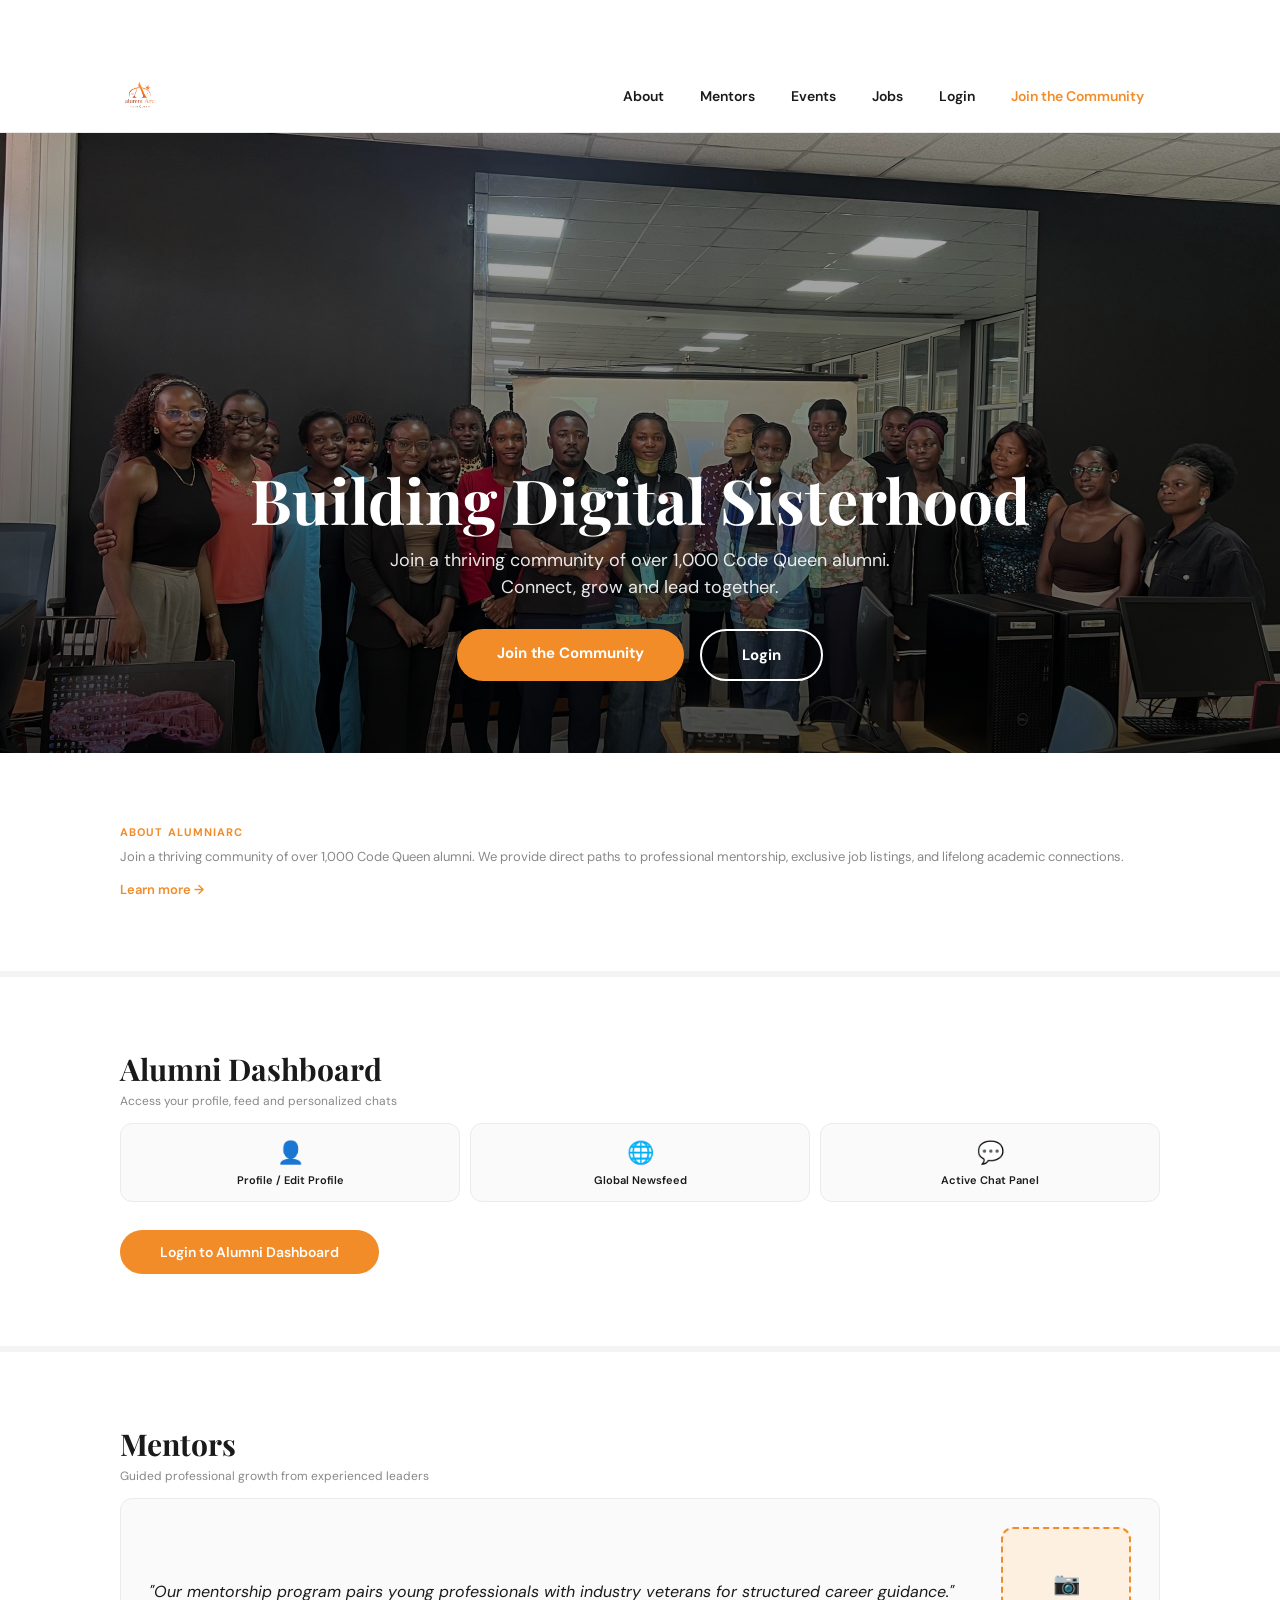
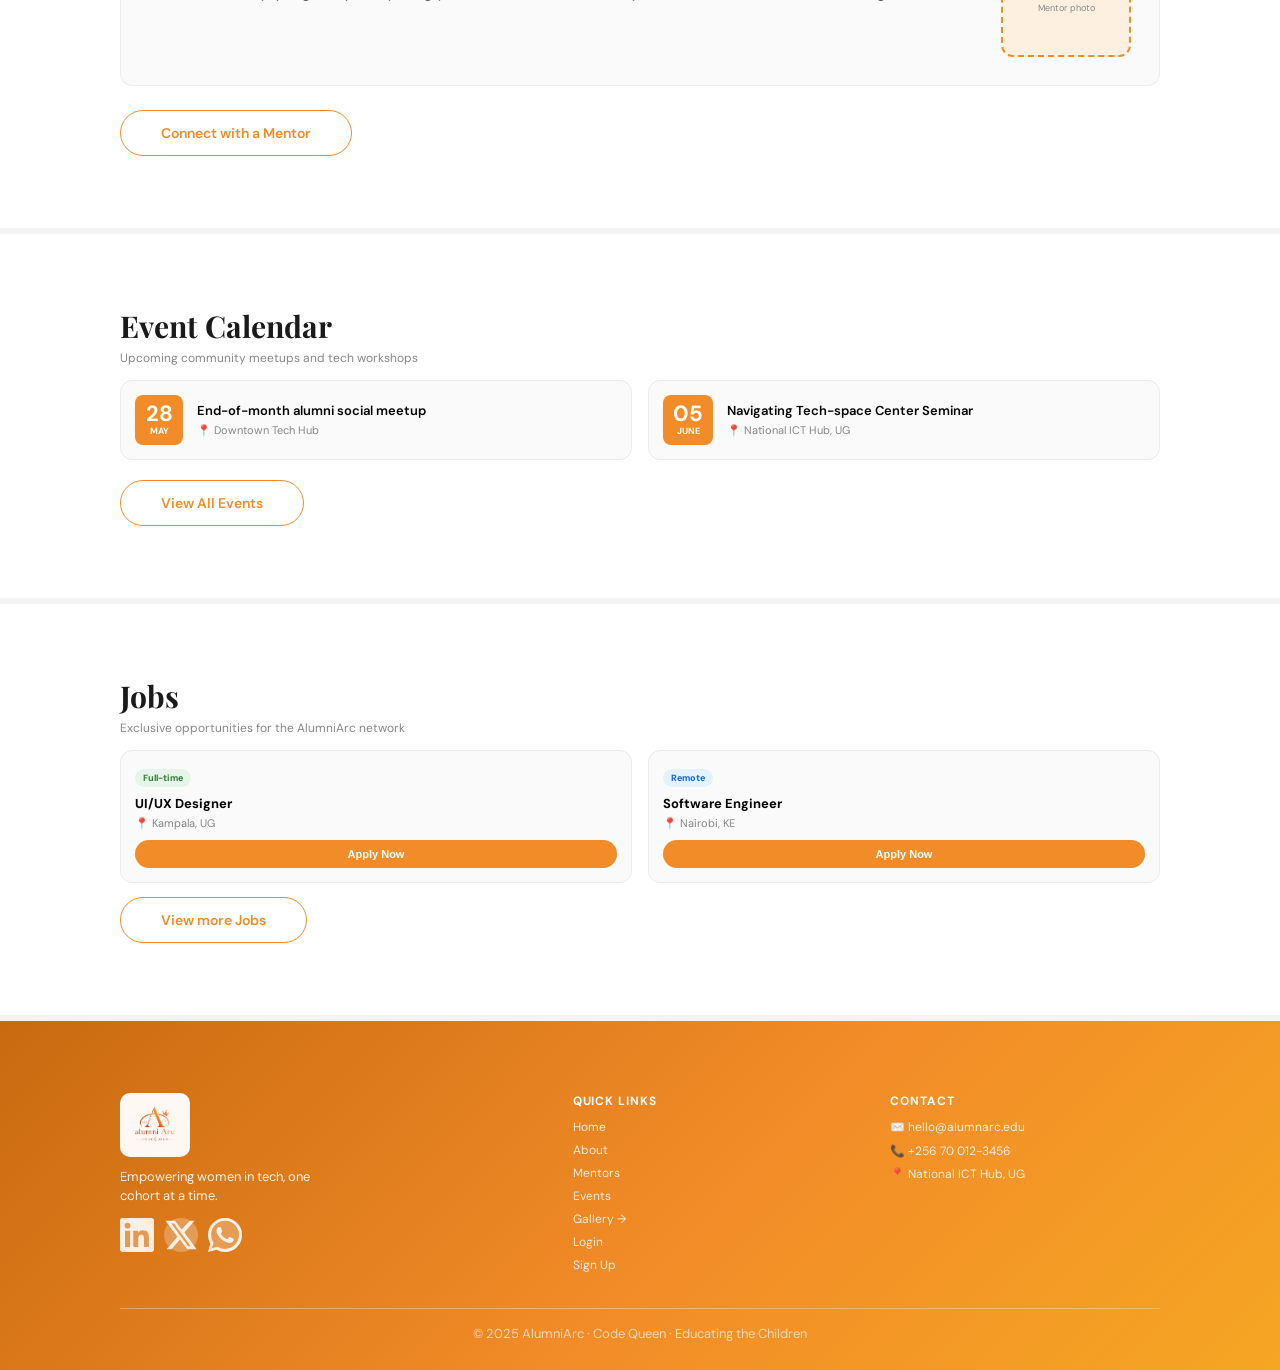
==== index.html @ b5c20904 "Added index, landing.css, logo.png" ====
<!DOCTYPE html>
<html lang="en">
<head>
  <meta charset="UTF-8" />
  <meta name="viewport" content="width=device-width, initial-scale=1.0" />
  <title>AlumniArc – Building Digital Sisterhood</title>
  <link rel="stylesheet" href="landing.css" />
</head>
<body>

<div class="page">

  <!-- NAVBAR -->
  <nav class="navbar" style="position:relative;">
    <img src="logo.png" alt="AlumniArc Logo" class="nav-logo" />
    <button class="menu-btn" onclick="toggleMenu()">☰</button>
    <div class="nav-menu hidden" id="nav-menu">
      <a href="#about">About</a>
      <a href="#mentors">Mentors</a>
      <a href="#events">Events</a>
      <a href="#jobs">Jobs</a>
      <a href="login.html">Login</a>
      <a href="signup.html" style="color:var(--orange);">Join the Community</a>
    </div>
  </nav>

  <!-- HERO SECTION -->
  <div class="hero">
    <div class="hero-overlay"></div>
    <div class="hero-content">
      <h1>Building Digital Sisterhood</h1>
      <p>Join a thriving community of over 1,000 Code Queen alumni. Connect, grow and lead together.</p>
      <div class="hero-btns">
        <a href="signup.html" class="btn-hero-primary">Join the Community</a>
        <a href="login.html" class="btn-hero-outline">Login</a>
      </div>
    </div>
  </div>

  <!-- ABOUT SECTION -->
  <div class="section" id="about">
    <div class="about-label">ABOUT ALUMNIARC</div>
    <p class="about-text">
      Join a thriving community of over 1,000 Code Queen alumni. We provide direct paths to professional mentorship, exclusive job listings, and lifelong academic connections.
    </p>
    <a href="#" class="view-link">Learn more →</a>
  </div>

  <!-- DASHBOARD PREVIEW -->
  <div class="section">
    <h2>Alumni Dashboard</h2>
    <p class="section-sub">Access your profile, feed and personalized chats</p>

    <div class="action-grid">
      <div class="action-card">
        <div class="icon">👤</div>
        <span>Profile / Edit Profile</span>
      </div>
      <div class="action-card">
        <div class="icon">🌐</div>
        <span>Global Newsfeed</span>
      </div>
      <div class="action-card">
        <div class="icon">💬</div>
        <span>Active Chat Panel</span>
      </div>
    </div>

    <a href="login.html" class="btn-primary" style="margin-top:14px;">Login to Alumni Dashboard</a>
  </div>

  <!-- MENTORS SECTION -->
  <div class="section" id="mentors">
    <h2>Mentors</h2>
    <p class="section-sub">Guided professional growth from experienced leaders</p>

    <div class="mentor-highlight">
      <div class="mentor-quote">
        "Our mentorship program pairs young professionals with industry veterans for structured career guidance."
      </div>
      <!-- MENTOR PLACEHOLDER IMAGE -->
      <div class="mentor-img-placeholder">
        <span>📷</span>
        <p>Mentor photo</p>
      </div>
    </div>

    <a href="signup.html" class="btn-outline">Connect with a Mentor</a>
  </div>

  <!-- EVENTS SECTION -->
  <div class="section" id="events">
    <h2>Event Calendar</h2>
    <p class="section-sub">Upcoming community meetups and tech workshops</p>

    <div class="events-row">
    <div class="event-card">
      <div class="date-box">
        <div class="day">28</div>
        <div class="month">MAY</div>
      </div>
      <div>
        <div class="title">End-of-month alumni social meetup</div>
        <div class="location">📍 Downtown Tech Hub</div>
      </div>
    </div>

    <div class="event-card">
      <div class="date-box">
        <div class="day">05</div>
        <div class="month">JUNE</div>
      </div>
      <div>
        <div class="title">Navigating Tech-space Center Seminar</div>
        <div class="location">📍 National ICT Hub, UG</div>
      </div>
    </div>
    </div>

    <a href="signup.html" class="btn-outline">View All Events</a>
  </div>

  <!-- JOBS SECTION -->
  <div class="section" id="jobs">
    <h2>Jobs</h2>
    <p class="section-sub">Exclusive opportunities for the AlumniArc network</p>

    <div class="jobs-row">
      <div class="job-card">
        <span class="job-badge full-time">Full-time</span>
        <div class="title">UI/UX Designer</div>
        <div class="location">📍 Kampala, UG</div>
        <button class="btn-apply" onclick="window.location.href='signup.html'">Apply Now</button>
      </div>
      <div class="job-card">
        <span class="job-badge remote">Remote</span>
        <div class="title">Software Engineer</div>
        <div class="location">📍 Nairobi, KE</div>
        <button class="btn-apply" onclick="window.location.href='signup.html'">Apply Now</button>
      </div>
    </div>

    <a href="signup.html" class="btn-outline">View more Jobs</a>
  </div>

  <!-- FOOTER -->
  <footer class="footer">
    <div class="footer-inner">

      <!-- Column 1: Logo + tagline + social -->
      <div class="footer-col">
        <img src="logo.png" alt="AlumniArc Logo" class="footer-logo" />
        <p class="footer-tagline">Empowering women in tech, one cohort at a time.</p>
        <div class="social-links">
          <a href="#" class="social-btn" title="LinkedIn">
            <svg viewBox="0 0 24 24" fill="currentColor"><path d="M20.45 20.45h-3.55v-5.57c0-1.33-.03-3.04-1.85-3.04-1.86 0-2.14 1.45-2.14 2.95v5.66H9.36V9h3.41v1.56h.05c.47-.9 1.63-1.85 3.36-1.85 3.59 0 4.26 2.37 4.26 5.45v6.29zM5.34 7.43a2.06 2.06 0 1 1 0-4.12 2.06 2.06 0 0 1 0 4.12zM7.12 20.45H3.56V9h3.56v11.45zM22.22 0H1.77C.79 0 0 .77 0 1.73v20.54C0 23.23.79 24 1.77 24h20.45C23.2 24 24 23.23 24 22.27V1.73C24 .77 23.2 0 22.22 0z"/></svg>
          </a>
          <a href="#" class="social-btn" title="X / Twitter">
            <svg viewBox="0 0 24 24" fill="currentColor"><path d="M18.24 2h3.27l-7.14 8.16L23 22h-6.58l-5.15-6.74L5.15 22H1.88l7.63-8.72L1 2h6.75l4.66 6.17L18.24 2zm-1.15 18h1.81L6.99 3.84H5.06L17.09 20z"/></svg>
          </a>
          <a href="#" class="social-btn" title="WhatsApp">
            <svg viewBox="0 0 24 24" fill="currentColor"><path d="M17.47 14.38c-.3-.15-1.76-.87-2.03-.97-.27-.1-.47-.15-.67.15-.2.3-.77.97-.94 1.17-.17.2-.35.22-.65.07-.3-.15-1.26-.46-2.4-1.48-.89-.79-1.48-1.77-1.66-2.07-.17-.3-.02-.46.13-.61.13-.13.3-.35.45-.52.15-.17.2-.3.3-.5.1-.2.05-.37-.02-.52-.07-.15-.67-1.61-.92-2.2-.24-.58-.49-.5-.67-.51h-.57c-.2 0-.52.07-.79.37-.27.3-1.04 1.02-1.04 2.48s1.07 2.88 1.22 3.08c.15.2 2.1 3.2 5.08 4.49.71.31 1.27.49 1.7.63.72.23 1.37.2 1.88.12.57-.09 1.76-.72 2.01-1.41.25-.7.25-1.29.17-1.41-.07-.12-.27-.2-.57-.35zM12.05 21.8h-.01a9.87 9.87 0 0 1-5.03-1.38l-.36-.21-3.74.98 1-3.65-.24-.38a9.86 9.86 0 0 1-1.51-5.27c0-5.45 4.44-9.88 9.9-9.88a9.84 9.84 0 0 1 7 2.9 9.81 9.81 0 0 1 2.89 6.99c0 5.45-4.44 9.9-9.9 9.9zm8.41-18.2A11.82 11.82 0 0 0 12.04 0C5.4 0 .02 5.38.02 12a11.93 11.93 0 0 0 1.6 6L0 24l6.18-1.62A11.94 11.94 0 0 0 12.05 24c6.63 0 12.01-5.38 12.01-12 0-3.2-1.25-6.22-3.6-8.4z"/></svg>
          </a>
        </div>
      </div>

      <!-- Column 2: Quick Links -->
      <div class="footer-col">
        <div class="footer-heading">Quick Links</div>
        <a href="#">Home</a>
        <a href="#about">About</a>
        <a href="#mentors">Mentors</a>
        <a href="#events">Events</a>
        <a href="#">Gallery →</a>
        <a href="login.html">Login</a>
        <a href="signup.html">Sign Up</a>
      </div>

      <!-- Column 3: Contact -->
      <div class="footer-col">
        <div class="footer-heading">Contact</div>
        <div class="footer-item">✉️ hello@alumnarc.edu</div>
        <div class="footer-item">📞 +256 70 012-3456</div>
        <div class="footer-item">📍 National ICT Hub, UG</div>
      </div>

    </div>

    <div class="footer-bottom">
      © 2025 AlumniArc · Code Queen · Educating the Children
    </div>

  </footer>

</div>

<script>
  function toggleMenu() {
    document.getElementById('nav-menu').classList.toggle('hidden');
  }

  document.addEventListener('click', function(e) {
    const menu = document.getElementById('nav-menu');
    const btn  = document.querySelector('.menu-btn');
    if (!menu.contains(e.target) && !btn.contains(e.target)) {
      menu.classList.add('hidden');
    }
  });
</script>

</body>
</html>
---- landing.css ----
/* FONTS */
@import url('https://fonts.googleapis.com/css2?family=Playfair+Display:wght@700&family=DM+Sans:wght@400;500;600&display=swap');

/* VARIABLES */
:root {
  --orange:       #F28C28;
  --orange-dark:  #D97420;
  --orange-light: #FDF0E0;
  --text:         #1A1A1A;
  --muted:        #888;
  --border:       #EBEBEB;
  --card:         #FAFAFA;
  --radius:       12px;
}

/* BASE */
* { box-sizing: border-box; margin: 0; padding: 0; }

body {
  font-family: 'DM Sans', sans-serif;
  background: #fff;
  display: flex;
  justify-content: center;
}

.page {
  width: 100%;
  max-width: 430px;
  background: #fff;
  min-height: 100vh;
  margin: 0 auto;
  padding-top: 58px;
}

/* NAVBAR */
.navbar {
  display: flex;
  justify-content: space-between;
  align-items: center;
  padding: 10px 20px;
  border-bottom: 1px solid var(--border);
  background: #fff;
  position: fixed;
  top: 0;
  left: 0;
  right: 0;
  z-index: 100;
}

.nav-logo {
  height: 40px;
  width: auto;
}

.menu-btn {
  background: none;
  border: none;
  font-size: 22px;
  cursor: pointer;
}

/* HAMBURGER DROPDOWN */
.nav-menu {
  position: absolute;
  top: 62px;
  right: 16px;
  background: #fff;
  border: 1px solid var(--border);
  border-radius: var(--radius);
  box-shadow: 0 8px 24px rgba(0,0,0,0.10);
  width: 200px;
  z-index: 200;
  overflow: hidden;
}

.nav-menu.hidden { display: none; }

.nav-menu a {
  display: block;
  padding: 13px 16px;
  font-size: 13px;
  font-weight: 600;
  color: var(--text);
  text-decoration: none;
  border-bottom: 1px solid var(--border);
}

.nav-menu a:last-child { border-bottom: none; }
.nav-menu a:hover { background: var(--orange-light); }

/* HERO */
.hero {
  position: relative;
  height: 500px;
  background-image: url('hero.jpg');
  background-size: cover;
  background-position: center center;
  background-color: #2a1000;
  display: flex;
  align-items: flex-end;
  overflow: hidden;
}

.hero-overlay {
  position: absolute;
  inset: 0;
  background: linear-gradient(
    to bottom,
    rgba(0,0,0,0.25) 0%,
    rgba(0,0,0,0.72) 100%
  );
}

.hero-content {
  position: relative;
  z-index: 1;
  padding: 24px 20px;
  color: #fff;
}

.hero-content h1 {
  font-family: 'Playfair Display', serif;
  font-size: 28px;
  line-height: 1.2;
  margin-bottom: 10px;
}

.hero-content p {
  font-size: 13px;
  opacity: 0.9;
  margin-bottom: 20px;
  line-height: 1.5;
}

.hero-btns {
  display: flex;
  gap: 12px;
}

.btn-hero-primary {
  background: var(--orange);
  color: #fff;
  padding: 12px 28px;
  border-radius: 50px;
  font-size: 14px;
  font-weight: 700;
  text-decoration: none;
}

.btn-hero-outline {
  background: transparent;
  color: #fff;
  padding: 11px 28px;
  border-radius: 50px;
  border: 2px solid #fff;
  font-size: 14px;
  font-weight: 700;
  text-decoration: none;
}

/* ===== SECTIONS ===== */
.section {
  padding: 24px 20px;
  border-bottom: 6px solid #f4f4f4;
}

.section h2 {
  font-family: 'Playfair Display', serif;
  font-size: 20px;
  margin-bottom: 4px;
  color: var(--text);
}

.section-sub {
  font-size: 12px;
  color: var(--muted);
  margin-bottom: 14px;
}

.view-link {
  font-size: 13px;
  color: var(--orange);
  font-weight: 600;
  text-decoration: none;
}

/* ===== ABOUT ===== */
.about-label {
  font-size: 11px;
  font-weight: 700;
  color: var(--orange);
  letter-spacing: 0.1em;
  text-transform: uppercase;
  margin-bottom: 8px;
}

.about-text {
  font-size: 13px;
  color: var(--muted);
  line-height: 1.6;
  margin-bottom: 10px;
}

/* ===== ACTION GRID ===== */
.action-grid {
  display: grid;
  grid-template-columns: repeat(3, 1fr);
  gap: 10px;
  margin-bottom: 14px;
}

.action-card {
  background: var(--card);
  border: 1px solid var(--border);
  border-radius: var(--radius);
  padding: 14px 8px;
  text-align: center;
}

.action-card .icon { font-size: 22px; margin-bottom: 6px; }

.action-card span {
  display: block;
  font-size: 11px;
  font-weight: 600;
  color: var(--text);
}

/* ===== BUTTONS ===== */
.btn-primary {
  display: block;
  width: 100%;
  padding: 13px;
  border-radius: 50px;
  background: var(--orange);
  color: #fff;
  font-family: 'DM Sans', sans-serif;
  font-size: 14px;
  font-weight: 600;
  text-align: center;
  text-decoration: none;
  border: none;
  cursor: pointer;
}

.btn-outline {
  display: block;
  width: 100%;
  padding: 13px;
  border-radius: 50px;
  background: transparent;
  color: var(--orange);
  border: 1.5px solid var(--orange);
  font-family: 'DM Sans', sans-serif;
  font-size: 14px;
  font-weight: 600;
  text-align: center;
  text-decoration: none;
  cursor: pointer;
  margin-top: 10px;
}

/* ===== MENTOR HIGHLIGHT ===== */
.mentor-highlight {
  display: flex;
  gap: 14px;
  align-items: center;
  background: var(--card);
  border: 1px solid var(--border);
  border-radius: var(--radius);
  padding: 16px;
  margin-bottom: 14px;
}

.mentor-quote {
  font-size: 13px;
  font-style: italic;
  color: var(--text);
  line-height: 1.5;
  flex: 1;
}

.mentor-img-placeholder {
  width: 80px;
  height: 80px;
  flex-shrink: 0;
  background: var(--orange-light);
  border: 2px dashed var(--orange);
  border-radius: var(--radius);
  display: flex;
  flex-direction: column;
  align-items: center;
  justify-content: center;
  gap: 4px;
}

.mentor-img-placeholder span { font-size: 22px; }
.mentor-img-placeholder p { font-size: 9px; color: var(--muted); text-align: center; }

/* ===== EVENT CARDS ===== */
.event-card {
  display: flex;
  gap: 14px;
  align-items: center;
  background: var(--card);
  border: 1px solid var(--border);
  border-radius: var(--radius);
  padding: 14px;
  margin-bottom: 10px;
}

.date-box {
  background: var(--orange);
  color: #fff;
  border-radius: 8px;
  text-align: center;
  padding: 8px 10px;
  min-width: 48px;
  flex-shrink: 0;
}

.date-box .day   { font-size: 22px; font-weight: 700; line-height: 1; }
.date-box .month { font-size: 9px; font-weight: 700; text-transform: uppercase; }

.event-card .title    { font-size: 13px; font-weight: 600; margin-bottom: 4px; }
.event-card .location { font-size: 11px; color: var(--muted); }

/* ===== JOB CARDS ===== */
.jobs-row {
  display: grid;
  grid-template-columns: 1fr 1fr;
  gap: 10px;
  margin-bottom: 4px;
}

.job-card {
  background: var(--card);
  border: 1px solid var(--border);
  border-radius: var(--radius);
  padding: 14px;
}

.job-badge {
  display: inline-block;
  font-size: 9px;
  font-weight: 700;
  padding: 3px 8px;
  border-radius: 20px;
  margin-bottom: 8px;
}

.full-time { background: #E6F4EA; color: #2E7D32; }
.remote    { background: #E3F2FD; color: #1565C0; }

.job-card .title    { font-size: 13px; font-weight: 700; margin-bottom: 4px; }
.job-card .location { font-size: 11px; color: var(--muted); margin-bottom: 10px; }

.btn-apply {
  width: 100%;
  background: var(--orange);
  color: #fff;
  border: none;
  border-radius: 50px;
  padding: 8px;
  font-size: 11px;
  font-weight: 700;
  cursor: pointer;
}

/* ===== FOOTER ===== */
.footer {
  background: #1A1A1A;
  padding: 32px 20px 16px;
  color: #fff;
}

.footer-inner {
  display: grid;
  grid-template-columns: 1fr 1fr 1fr;
  gap: 20px;
  margin-bottom: 24px;
}

.footer-logo {
  height: 52px;
  width: auto;
  background: #fff;
  border-radius: 10px;
  padding: 5px 8px;
  margin-bottom: 10px;
  display: block;
}

.footer-tagline {
  font-size: 11px;
  color: #aaa;
  line-height: 1.5;
  margin-bottom: 12px;
}

.social-links {
  display: flex;
  gap: 10px;
}

.social-btn {
  width: 34px;
  height: 34px;
  border-radius: 50%;
  background: #2e2e2e;
  display: grid;
  place-items: center;
  color: #aaa;
  text-decoration: none;
  font-size: 13px;
  font-weight: 700;
  transition: background 0.2s, color 0.2s;
}

.social-btn:hover {
  background: var(--orange);
  color: #fff;
}

.footer-heading {
  font-size: 12px;
  font-weight: 700;
  color: var(--orange);
  margin-bottom: 10px;
  text-transform: uppercase;
  letter-spacing: 0.08em;
}

.footer-col a {
  display: block;
  font-size: 12px;
  color: #aaa;
  text-decoration: none;
  margin-bottom: 7px;
}

.footer-col a:hover { color: var(--orange); }

.footer-item {
  font-size: 12px;
  color: #aaa;
  margin-bottom: 7px;
  line-height: 1.4;
}

.footer-bottom {
  text-align: center;
  font-size: 11px;
  color: #444;
  border-top: 1px solid #2e2e2e;
  padding-top: 14px;
}


/* ===== RESPONSIVE - DESKTOP (768px and above) ===== */
@media (min-width: 768px) {

  body {
    display: block;
    background: #fff;
  }

  /* Remove mobile max-width restriction */
  .page {
    max-width: 100%;
    padding-top: 60px;
  }

  /* Navbar */
  .navbar { padding: 16px 80px; }
  .menu-btn { display: none; }

  .nav-menu {
    display: flex !important;
    position: static;
    box-shadow: none;
    border: none;
    width: auto;
    flex-direction: row;
    gap: 4px;
    background: transparent;
    overflow: visible;
  }

  .nav-menu a {
    border-bottom: none;
    padding: 8px 16px;
    border-radius: 50px;
    font-size: 14px;
  }

  .nav-menu a:hover { background: var(--orange-light); }

  /* Hero - full width with real image */
  .hero {
    height: 620px;
    background-image: url('hero.jpg');
    background-size: cover;
    background-position: center center;
  }

  /* Hero text - centered in the middle of the screen */
  .hero-content {
    width: 100%;
    padding: 0 80px 60px;
    text-align: center;
    display: flex;
    flex-direction: column;
    align-items: center;
  }

  .hero-content h1 {
    font-size: 52px;
    max-width: 700px;
  }

  .hero-content p {
    font-size: 17px;
    max-width: 520px;
    margin-bottom: 28px;
  }

  .hero-btns {
    justify-content: center;
    gap: 16px;
  }

  .btn-hero-primary, .btn-hero-outline {
    padding: 14px 40px;
    font-size: 15px;
  }

  /* Sections - constrain content width and center it */
  .section {
    padding: 60px 80px;
  }

  .section h2 { font-size: 30px; }

  /* Wrap section inner content to max width and center */
  .section-inner {
    max-width: 900px;
    margin: 0 auto;
  }

  /* Action grid - 3 equal columns filling available width */
  .action-grid {
    grid-template-columns: repeat(3, 1fr);
    width: 100%;
  }

  /* Mentor */
  .mentor-highlight { padding: 28px; gap: 28px; }
  .mentor-quote { font-size: 16px; }
  .mentor-img-placeholder { width: 130px; height: 130px; }

  /* Events side by side filling full width */
  .events-row {
    display: grid;
    grid-template-columns: 1fr 1fr;
    gap: 16px;
    width: 100%;
  }

  /* Jobs - 2 equal columns filling full width */
  .jobs-row {
    grid-template-columns: repeat(2, 1fr);
    gap: 16px;
    width: 100%;
  }

  /* Buttons - auto width on desktop */
  .btn-primary, .btn-outline {
    width: auto;
    display: inline-block;
    padding: 13px 40px;
  }

  /* Footer - warm orange gradient */
  .footer {
    padding: 60px 80px 24px;
    background: linear-gradient(135deg, #c96a10 0%, #F28C28 55%, #f5a623 100%);
  }

  .footer-inner {
    grid-template-columns: 1.5fr 1fr 1fr;
    gap: 48px;
    max-width: 1100px;
    margin: 0 auto 28px;
  }

  .footer-logo {
    height: 64px;
    background: rgba(255,255,255,0.95);
  }

  .footer-tagline {
    font-size: 13px;
    max-width: 220px;
    color: rgba(255,255,255,0.9);
  }

  .footer-heading { color: #fff; }
  .footer-col a { color: rgba(255,255,255,0.85); }
  .footer-col a:hover { color: #fff; }
  .footer-item { color: rgba(255,255,255,0.85); }

  .social-btn {
    background: rgba(255,255,255,0.25);
    color: #fff;
  }

  .social-btn:hover {
    background: rgba(255,255,255,0.45);
  }

  .footer-bottom {
    font-size: 13px;
    color: rgba(255,255,255,0.65);
    border-top: 1px solid rgba(255,255,255,0.3);
    max-width: 1100px;
    margin: 0 auto;
    padding-top: 16px;
  }
}

/* ===== LARGE SCREENS (1200px and above) ===== */
@media (min-width: 1200px) {

  .navbar { padding: 16px 120px; }
  .section { padding: 72px 120px; }
  .footer { padding: 72px 120px 28px; }

  .hero { height: 620px; }
  .hero-content { padding: 0 120px 72px; }
  .hero-content h1 { font-size: 62px; max-width: 800px; }
  .hero-content p { font-size: 18px; }

}
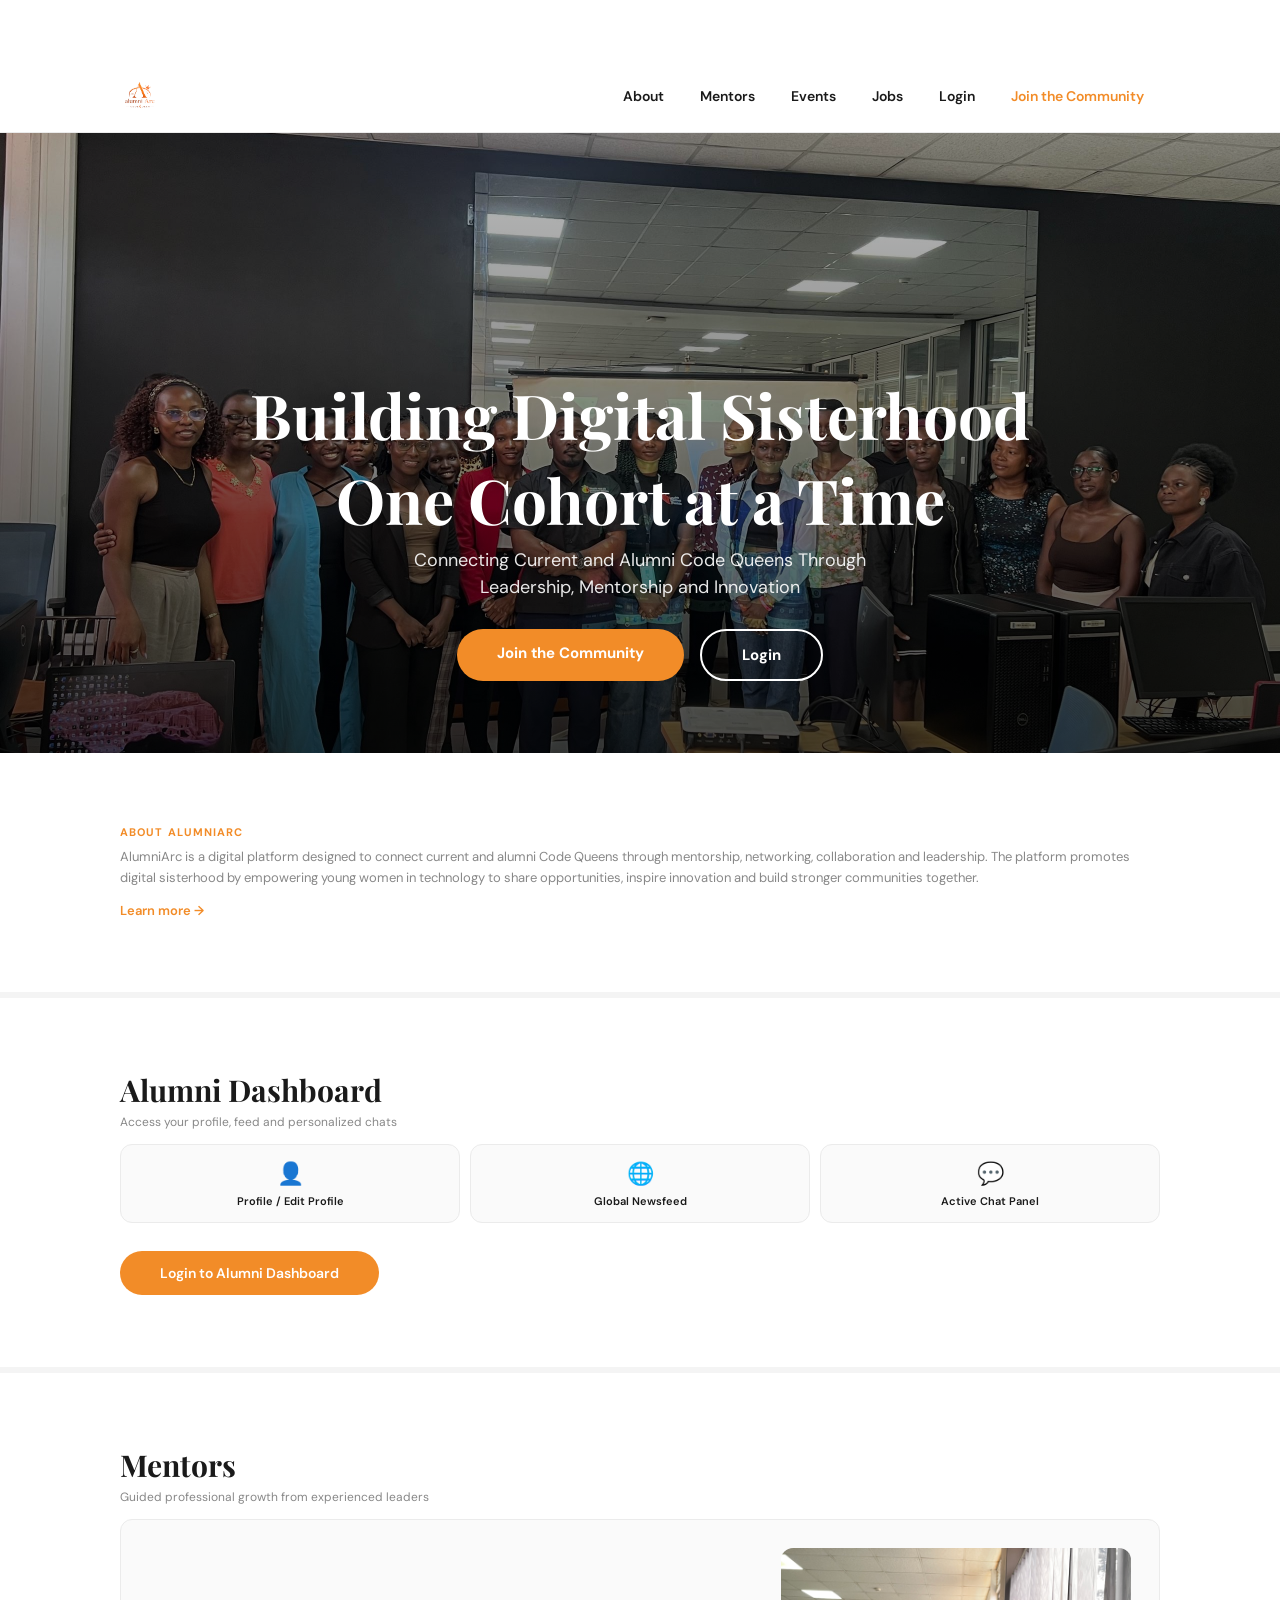
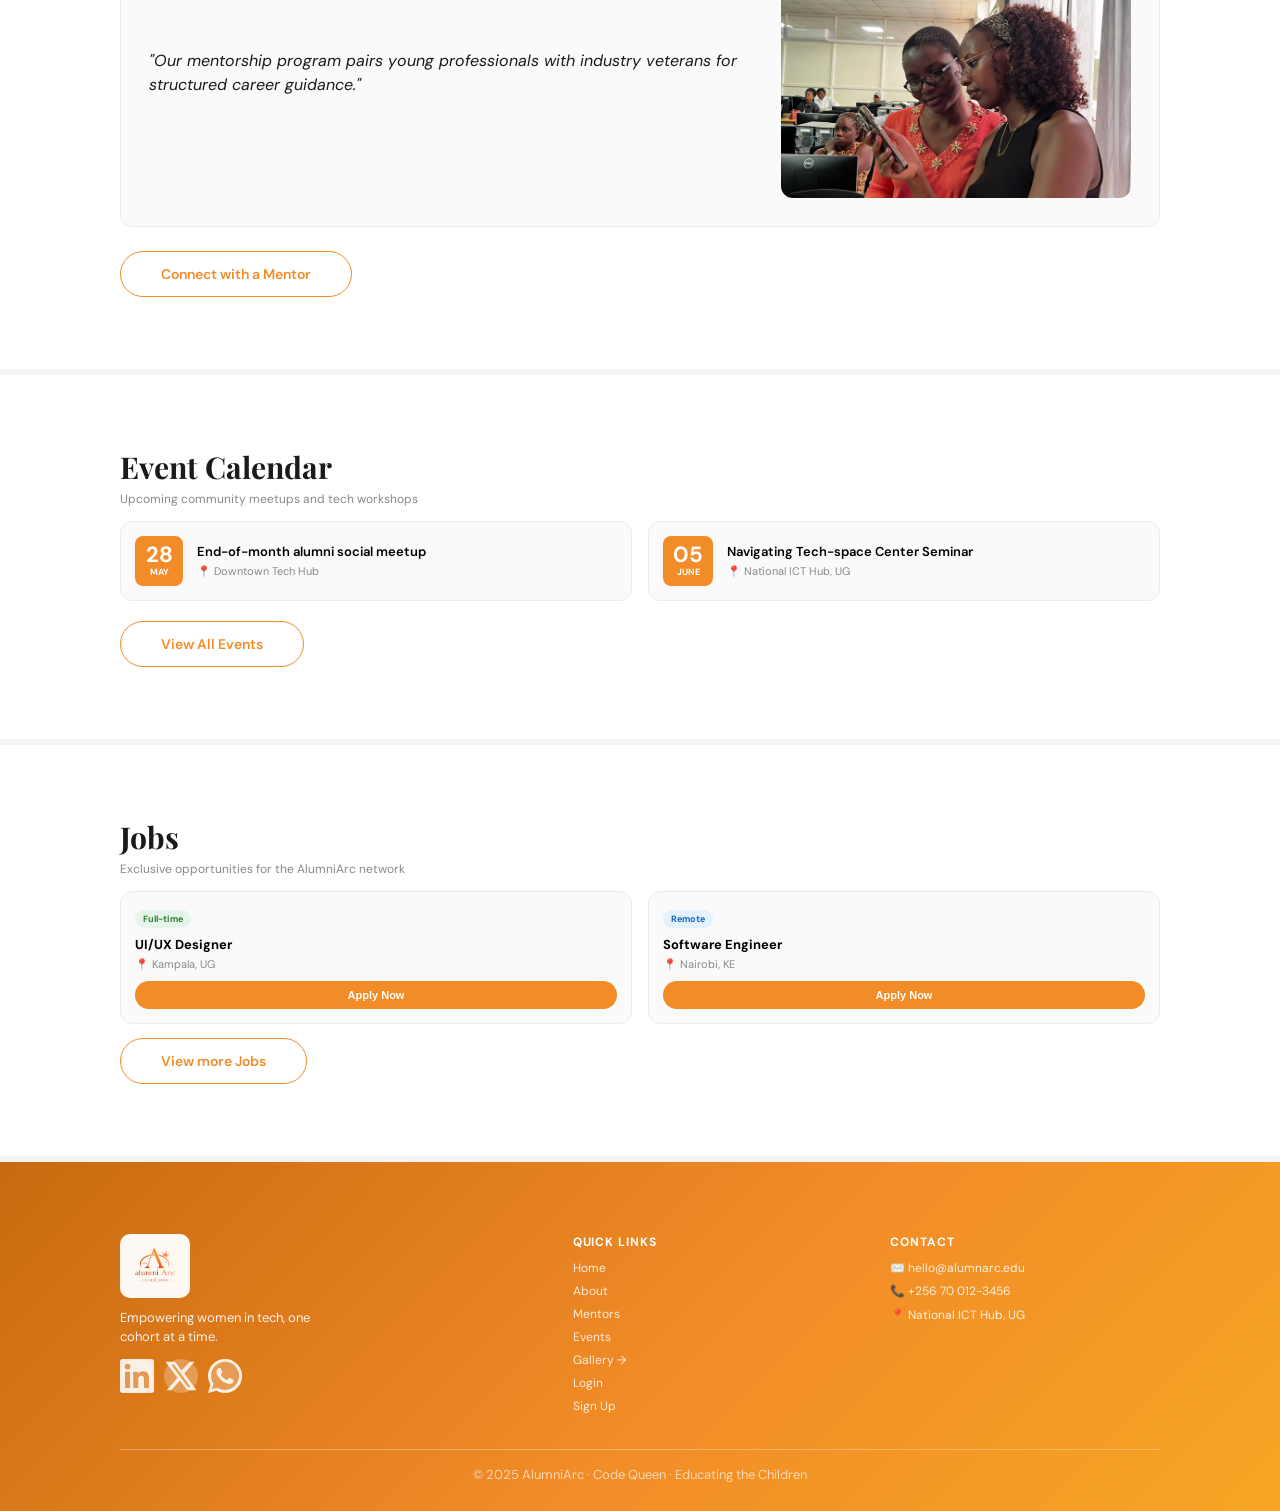
==== commit e502c8aa: "Modified landing.css" ====
--- a/index.html
+++ b/index.html
@@ -1,212 +1,246 @@
-<!DOCTYPE html>
+<!doctype html>
 <html lang="en">
-<head>
-  <meta charset="UTF-8" />
-  <meta name="viewport" content="width=device-width, initial-scale=1.0" />
-  <title>AlumniArc – Building Digital Sisterhood</title>
-  <link rel="stylesheet" href="landing.css" />
-</head>
-<body>
-
-<div class="page">
-
-  <!-- NAVBAR -->
-  <nav class="navbar" style="position:relative;">
-    <img src="logo.png" alt="AlumniArc Logo" class="nav-logo" />
-    <button class="menu-btn" onclick="toggleMenu()">☰</button>
-    <div class="nav-menu hidden" id="nav-menu">
-      <a href="#about">About</a>
-      <a href="#mentors">Mentors</a>
-      <a href="#events">Events</a>
-      <a href="#jobs">Jobs</a>
-      <a href="login.html">Login</a>
-      <a href="signup.html" style="color:var(--orange);">Join the Community</a>
+  <head>
+    <meta charset="UTF-8" />
+    <meta name="viewport" content="width=device-width, initial-scale=1.0" />
+    <title>AlumniArc – Building Digital Sisterhood</title>
+    <link rel="stylesheet" href="landing.css" />
+  </head>
+  <body>
+    <div class="page">
+      <!-- NAVBAR -->
+      <nav class="navbar" style="position: relative">
+        <img src="logo.png" alt="AlumniArc Logo" class="nav-logo" />
+        <button class="menu-btn" onclick="toggleMenu()">☰</button>
+        <div class="nav-menu hidden" id="nav-menu">
+          <a href="#about">About</a>
+          <a href="#mentors">Mentors</a>
+          <a href="#events">Events</a>
+          <a href="#jobs">Jobs</a>
+          <a href="login.html">Login</a>
+          <a href="signup.html" style="color: var(--orange)"
+            >Join the Community</a
+          >
+        </div>
+      </nav>
+
+      <!-- HERO SECTION -->
+      <div class="hero">
+        <div class="hero-overlay"></div>
+        <div class="hero-content">
+          <h1>Building Digital Sisterhood</h1>
+          <h1>One Cohort at a Time</h1>
+          <p>
+            Connecting Current and Alumni Code Queens Through Leadership, Mentorship and Innovation
+          </p>
+          <div class="hero-btns">
+            <a href="signup.html" class="btn-hero-primary"
+              >Join the Community</a
+            >
+            <a href="login.html" class="btn-hero-outline">Login</a>
+          </div>
+        </div>
+      </div>
+
+      <!-- ABOUT SECTION -->
+      <div class="section" id="about">
+        <div class="about-label">ABOUT ALUMNIARC</div>
+        <p class="about-text">
+          AlumniArc is a digital platform designed to connect current and alumni
+          Code Queens through mentorship, networking, collaboration and
+          leadership. The platform promotes digital sisterhood by empowering
+          young women in technology to share opportunities, inspire innovation
+          and build stronger communities together.
+        </p>
+        <a href="#" class="view-link">Learn more →</a>
+      </div>
+
+      <!-- DASHBOARD PREVIEW -->
+      <div class="section">
+        <h2>Alumni Dashboard</h2>
+        <p class="section-sub">
+          Access your profile, feed and personalized chats
+        </p>
+
+        <div class="action-grid">
+          <div class="action-card">
+            <div class="icon">👤</div>
+            <span>Profile / Edit Profile</span>
+          </div>
+          <div class="action-card">
+            <div class="icon">🌐</div>
+            <span>Global Newsfeed</span>
+          </div>
+          <div class="action-card">
+            <div class="icon">💬</div>
+            <span>Active Chat Panel</span>
+          </div>
+        </div>
+
+        <a href="login.html" class="btn-primary" style="margin-top: 14px"
+          >Login to Alumni Dashboard</a
+        >
+      </div>
+
+      <!-- MENTORS SECTION -->
+      <div class="section" id="mentors">
+        <h2>Mentors</h2>
+        <p class="section-sub">
+          Guided professional growth from experienced leaders
+        </p>
+
+        <div class="mentor-highlight">
+          <div class="mentor-quote">
+            "Our mentorship program pairs young professionals with industry
+            veterans for structured career guidance."
+          </div>
+          <!-- MENTOR PLACEHOLDER IMAGE -->
+          <img src="mentor.jpg" alt="Mentor photo" class="mentor-img" />
+        </div>
+
+        <a href="signup.html" class="btn-outline">Connect with a Mentor</a>
+      </div>
+
+      <!-- EVENTS SECTION -->
+      <div class="section" id="events">
+        <h2>Event Calendar</h2>
+        <p class="section-sub">Upcoming community meetups and tech workshops</p>
+
+        <div class="events-row">
+          <div class="event-card">
+            <div class="date-box">
+              <div class="day">28</div>
+              <div class="month">MAY</div>
+            </div>
+            <div>
+              <div class="title">End-of-month alumni social meetup</div>
+              <div class="location">📍 Downtown Tech Hub</div>
+            </div>
+          </div>
+
+          <div class="event-card">
+            <div class="date-box">
+              <div class="day">05</div>
+              <div class="month">JUNE</div>
+            </div>
+            <div>
+              <div class="title">Navigating Tech-space Center Seminar</div>
+              <div class="location">📍 National ICT Hub, UG</div>
+            </div>
+          </div>
+        </div>
+
+        <a href="signup.html" class="btn-outline">View All Events</a>
+      </div>
+
+      <!-- JOBS SECTION -->
+      <div class="section" id="jobs">
+        <h2>Jobs</h2>
+        <p class="section-sub">
+          Exclusive opportunities for the AlumniArc network
+        </p>
+
+        <div class="jobs-row">
+          <div class="job-card">
+            <span class="job-badge full-time">Full-time</span>
+            <div class="title">UI/UX Designer</div>
+            <div class="location">📍 Kampala, UG</div>
+            <button
+              class="btn-apply"
+              onclick="window.location.href = 'signup.html'"
+            >
+              Apply Now
+            </button>
+          </div>
+          <div class="job-card">
+            <span class="job-badge remote">Remote</span>
+            <div class="title">Software Engineer</div>
+            <div class="location">📍 Nairobi, KE</div>
+            <button
+              class="btn-apply"
+              onclick="window.location.href = 'signup.html'"
+            >
+              Apply Now
+            </button>
+          </div>
+        </div>
+
+        <a href="signup.html" class="btn-outline">View more Jobs</a>
+      </div>
+
+      <!-- FOOTER -->
+      <footer class="footer">
+        <div class="footer-inner">
+          <!-- Column 1: Logo + tagline + social -->
+          <div class="footer-col">
+            <img src="logo.png" alt="AlumniArc Logo" class="footer-logo" />
+            <p class="footer-tagline">
+              Empowering women in tech, one cohort at a time.
+            </p>
+            <div class="social-links">
+              <a href="#" class="social-btn" title="LinkedIn">
+                <svg viewBox="0 0 24 24" fill="currentColor">
+                  <path
+                    d="M20.45 20.45h-3.55v-5.57c0-1.33-.03-3.04-1.85-3.04-1.86 0-2.14 1.45-2.14 2.95v5.66H9.36V9h3.41v1.56h.05c.47-.9 1.63-1.85 3.36-1.85 3.59 0 4.26 2.37 4.26 5.45v6.29zM5.34 7.43a2.06 2.06 0 1 1 0-4.12 2.06 2.06 0 0 1 0 4.12zM7.12 20.45H3.56V9h3.56v11.45zM22.22 0H1.77C.79 0 0 .77 0 1.73v20.54C0 23.23.79 24 1.77 24h20.45C23.2 24 24 23.23 24 22.27V1.73C24 .77 23.2 0 22.22 0z"
+                  />
+                </svg>
+              </a>
+              <a href="#" class="social-btn" title="X / Twitter">
+                <svg viewBox="0 0 24 24" fill="currentColor">
+                  <path
+                    d="M18.24 2h3.27l-7.14 8.16L23 22h-6.58l-5.15-6.74L5.15 22H1.88l7.63-8.72L1 2h6.75l4.66 6.17L18.24 2zm-1.15 18h1.81L6.99 3.84H5.06L17.09 20z"
+                  />
+                </svg>
+              </a>
+              <a href="#" class="social-btn" title="WhatsApp">
+                <svg viewBox="0 0 24 24" fill="currentColor">
+                  <path
+                    d="M17.47 14.38c-.3-.15-1.76-.87-2.03-.97-.27-.1-.47-.15-.67.15-.2.3-.77.97-.94 1.17-.17.2-.35.22-.65.07-.3-.15-1.26-.46-2.4-1.48-.89-.79-1.48-1.77-1.66-2.07-.17-.3-.02-.46.13-.61.13-.13.3-.35.45-.52.15-.17.2-.3.3-.5.1-.2.05-.37-.02-.52-.07-.15-.67-1.61-.92-2.2-.24-.58-.49-.5-.67-.51h-.57c-.2 0-.52.07-.79.37-.27.3-1.04 1.02-1.04 2.48s1.07 2.88 1.22 3.08c.15.2 2.1 3.2 5.08 4.49.71.31 1.27.49 1.7.63.72.23 1.37.2 1.88.12.57-.09 1.76-.72 2.01-1.41.25-.7.25-1.29.17-1.41-.07-.12-.27-.2-.57-.35zM12.05 21.8h-.01a9.87 9.87 0 0 1-5.03-1.38l-.36-.21-3.74.98 1-3.65-.24-.38a9.86 9.86 0 0 1-1.51-5.27c0-5.45 4.44-9.88 9.9-9.88a9.84 9.84 0 0 1 7 2.9 9.81 9.81 0 0 1 2.89 6.99c0 5.45-4.44 9.9-9.9 9.9zm8.41-18.2A11.82 11.82 0 0 0 12.04 0C5.4 0 .02 5.38.02 12a11.93 11.93 0 0 0 1.6 6L0 24l6.18-1.62A11.94 11.94 0 0 0 12.05 24c6.63 0 12.01-5.38 12.01-12 0-3.2-1.25-6.22-3.6-8.4z"
+                  />
+                </svg>
+              </a>
+            </div>
+          </div>
+
+          <!-- Column 2: Quick Links -->
+          <div class="footer-col">
+            <div class="footer-heading">Quick Links</div>
+            <a href="#">Home</a>
+            <a href="#about">About</a>
+            <a href="#mentors">Mentors</a>
+            <a href="#events">Events</a>
+            <a href="#">Gallery →</a>
+            <a href="login.html">Login</a>
+            <a href="signup.html">Sign Up</a>
+          </div>
+
+          <!-- Column 3: Contact -->
+          <div class="footer-col">
+            <div class="footer-heading">Contact</div>
+            <div class="footer-item">✉️ hello@alumnarc.edu</div>
+            <div class="footer-item">📞 +256 70 012-3456</div>
+            <div class="footer-item">📍 National ICT Hub, UG</div>
+          </div>
+        </div>
+
+        <div class="footer-bottom">
+          © 2025 AlumniArc · Code Queen · Educating the Children
+        </div>
+      </footer>
     </div>
-  </nav>
-
-  <!-- HERO SECTION -->
-  <div class="hero">
-    <div class="hero-overlay"></div>
-    <div class="hero-content">
-      <h1>Building Digital Sisterhood</h1>
-      <p>Join a thriving community of over 1,000 Code Queen alumni. Connect, grow and lead together.</p>
-      <div class="hero-btns">
-        <a href="signup.html" class="btn-hero-primary">Join the Community</a>
-        <a href="login.html" class="btn-hero-outline">Login</a>
-      </div>
-    </div>
-  </div>
-
-  <!-- ABOUT SECTION -->
-  <div class="section" id="about">
-    <div class="about-label">ABOUT ALUMNIARC</div>
-    <p class="about-text">
-      Join a thriving community of over 1,000 Code Queen alumni. We provide direct paths to professional mentorship, exclusive job listings, and lifelong academic connections.
-    </p>
-    <a href="#" class="view-link">Learn more →</a>
-  </div>
-
-  <!-- DASHBOARD PREVIEW -->
-  <div class="section">
-    <h2>Alumni Dashboard</h2>
-    <p class="section-sub">Access your profile, feed and personalized chats</p>
-
-    <div class="action-grid">
-      <div class="action-card">
-        <div class="icon">👤</div>
-        <span>Profile / Edit Profile</span>
-      </div>
-      <div class="action-card">
-        <div class="icon">🌐</div>
-        <span>Global Newsfeed</span>
-      </div>
-      <div class="action-card">
-        <div class="icon">💬</div>
-        <span>Active Chat Panel</span>
-      </div>
-    </div>
-
-    <a href="login.html" class="btn-primary" style="margin-top:14px;">Login to Alumni Dashboard</a>
-  </div>
-
-  <!-- MENTORS SECTION -->
-  <div class="section" id="mentors">
-    <h2>Mentors</h2>
-    <p class="section-sub">Guided professional growth from experienced leaders</p>
-
-    <div class="mentor-highlight">
-      <div class="mentor-quote">
-        "Our mentorship program pairs young professionals with industry veterans for structured career guidance."
-      </div>
-      <!-- MENTOR PLACEHOLDER IMAGE -->
-      <div class="mentor-img-placeholder">
-        <span>📷</span>
-        <p>Mentor photo</p>
-      </div>
-    </div>
-
-    <a href="signup.html" class="btn-outline">Connect with a Mentor</a>
-  </div>
-
-  <!-- EVENTS SECTION -->
-  <div class="section" id="events">
-    <h2>Event Calendar</h2>
-    <p class="section-sub">Upcoming community meetups and tech workshops</p>
-
-    <div class="events-row">
-    <div class="event-card">
-      <div class="date-box">
-        <div class="day">28</div>
-        <div class="month">MAY</div>
-      </div>
-      <div>
-        <div class="title">End-of-month alumni social meetup</div>
-        <div class="location">📍 Downtown Tech Hub</div>
-      </div>
-    </div>
-
-    <div class="event-card">
-      <div class="date-box">
-        <div class="day">05</div>
-        <div class="month">JUNE</div>
-      </div>
-      <div>
-        <div class="title">Navigating Tech-space Center Seminar</div>
-        <div class="location">📍 National ICT Hub, UG</div>
-      </div>
-    </div>
-    </div>
-
-    <a href="signup.html" class="btn-outline">View All Events</a>
-  </div>
-
-  <!-- JOBS SECTION -->
-  <div class="section" id="jobs">
-    <h2>Jobs</h2>
-    <p class="section-sub">Exclusive opportunities for the AlumniArc network</p>
-
-    <div class="jobs-row">
-      <div class="job-card">
-        <span class="job-badge full-time">Full-time</span>
-        <div class="title">UI/UX Designer</div>
-        <div class="location">📍 Kampala, UG</div>
-        <button class="btn-apply" onclick="window.location.href='signup.html'">Apply Now</button>
-      </div>
-      <div class="job-card">
-        <span class="job-badge remote">Remote</span>
-        <div class="title">Software Engineer</div>
-        <div class="location">📍 Nairobi, KE</div>
-        <button class="btn-apply" onclick="window.location.href='signup.html'">Apply Now</button>
-      </div>
-    </div>
-
-    <a href="signup.html" class="btn-outline">View more Jobs</a>
-  </div>
-
-  <!-- FOOTER -->
-  <footer class="footer">
-    <div class="footer-inner">
-
-      <!-- Column 1: Logo + tagline + social -->
-      <div class="footer-col">
-        <img src="logo.png" alt="AlumniArc Logo" class="footer-logo" />
-        <p class="footer-tagline">Empowering women in tech, one cohort at a time.</p>
-        <div class="social-links">
-          <a href="#" class="social-btn" title="LinkedIn">
-            <svg viewBox="0 0 24 24" fill="currentColor"><path d="M20.45 20.45h-3.55v-5.57c0-1.33-.03-3.04-1.85-3.04-1.86 0-2.14 1.45-2.14 2.95v5.66H9.36V9h3.41v1.56h.05c.47-.9 1.63-1.85 3.36-1.85 3.59 0 4.26 2.37 4.26 5.45v6.29zM5.34 7.43a2.06 2.06 0 1 1 0-4.12 2.06 2.06 0 0 1 0 4.12zM7.12 20.45H3.56V9h3.56v11.45zM22.22 0H1.77C.79 0 0 .77 0 1.73v20.54C0 23.23.79 24 1.77 24h20.45C23.2 24 24 23.23 24 22.27V1.73C24 .77 23.2 0 22.22 0z"/></svg>
-          </a>
-          <a href="#" class="social-btn" title="X / Twitter">
-            <svg viewBox="0 0 24 24" fill="currentColor"><path d="M18.24 2h3.27l-7.14 8.16L23 22h-6.58l-5.15-6.74L5.15 22H1.88l7.63-8.72L1 2h6.75l4.66 6.17L18.24 2zm-1.15 18h1.81L6.99 3.84H5.06L17.09 20z"/></svg>
-          </a>
-          <a href="#" class="social-btn" title="WhatsApp">
-            <svg viewBox="0 0 24 24" fill="currentColor"><path d="M17.47 14.38c-.3-.15-1.76-.87-2.03-.97-.27-.1-.47-.15-.67.15-.2.3-.77.97-.94 1.17-.17.2-.35.22-.65.07-.3-.15-1.26-.46-2.4-1.48-.89-.79-1.48-1.77-1.66-2.07-.17-.3-.02-.46.13-.61.13-.13.3-.35.45-.52.15-.17.2-.3.3-.5.1-.2.05-.37-.02-.52-.07-.15-.67-1.61-.92-2.2-.24-.58-.49-.5-.67-.51h-.57c-.2 0-.52.07-.79.37-.27.3-1.04 1.02-1.04 2.48s1.07 2.88 1.22 3.08c.15.2 2.1 3.2 5.08 4.49.71.31 1.27.49 1.7.63.72.23 1.37.2 1.88.12.57-.09 1.76-.72 2.01-1.41.25-.7.25-1.29.17-1.41-.07-.12-.27-.2-.57-.35zM12.05 21.8h-.01a9.87 9.87 0 0 1-5.03-1.38l-.36-.21-3.74.98 1-3.65-.24-.38a9.86 9.86 0 0 1-1.51-5.27c0-5.45 4.44-9.88 9.9-9.88a9.84 9.84 0 0 1 7 2.9 9.81 9.81 0 0 1 2.89 6.99c0 5.45-4.44 9.9-9.9 9.9zm8.41-18.2A11.82 11.82 0 0 0 12.04 0C5.4 0 .02 5.38.02 12a11.93 11.93 0 0 0 1.6 6L0 24l6.18-1.62A11.94 11.94 0 0 0 12.05 24c6.63 0 12.01-5.38 12.01-12 0-3.2-1.25-6.22-3.6-8.4z"/></svg>
-          </a>
-        </div>
-      </div>
-
-      <!-- Column 2: Quick Links -->
-      <div class="footer-col">
-        <div class="footer-heading">Quick Links</div>
-        <a href="#">Home</a>
-        <a href="#about">About</a>
-        <a href="#mentors">Mentors</a>
-        <a href="#events">Events</a>
-        <a href="#">Gallery →</a>
-        <a href="login.html">Login</a>
-        <a href="signup.html">Sign Up</a>
-      </div>
-
-      <!-- Column 3: Contact -->
-      <div class="footer-col">
-        <div class="footer-heading">Contact</div>
-        <div class="footer-item">✉️ hello@alumnarc.edu</div>
-        <div class="footer-item">📞 +256 70 012-3456</div>
-        <div class="footer-item">📍 National ICT Hub, UG</div>
-      </div>
-
-    </div>
-
-    <div class="footer-bottom">
-      © 2025 AlumniArc · Code Queen · Educating the Children
-    </div>
-
-  </footer>
-
-</div>
-
-<script>
-  function toggleMenu() {
-    document.getElementById('nav-menu').classList.toggle('hidden');
-  }
-
-  document.addEventListener('click', function(e) {
-    const menu = document.getElementById('nav-menu');
-    const btn  = document.querySelector('.menu-btn');
-    if (!menu.contains(e.target) && !btn.contains(e.target)) {
-      menu.classList.add('hidden');
-    }
-  });
-</script>
-
-</body>
-</html>+
+    <script>
+      function toggleMenu() {
+        document.getElementById("nav-menu").classList.toggle("hidden");
+      }
+
+      document.addEventListener("click", function (e) {
+        const menu = document.getElementById("nav-menu");
+        const btn = document.querySelector(".menu-btn");
+        if (!menu.contains(e.target) && !btn.contains(e.target)) {
+          menu.classList.add("hidden");
+        }
+      });
+    </script>
+  </body>
+</html>
--- a/landing.css
+++ b/landing.css
@@ -184,7 +184,7 @@
   text-decoration: none;
 }
 
-/* ===== ABOUT ===== */
+/* ABOUT */
 .about-label {
   font-size: 11px;
   font-weight: 700;
@@ -280,7 +280,7 @@
   flex: 1;
 }
 
-.mentor-img-placeholder {
+/* .mentor-img-placeholder {
   width: 80px;
   height: 80px;
   flex-shrink: 0;
@@ -292,10 +292,18 @@
   align-items: center;
   justify-content: center;
   gap: 4px;
-}
-
-.mentor-img-placeholder span { font-size: 22px; }
-.mentor-img-placeholder p { font-size: 9px; color: var(--muted); text-align: center; }
+} */
+
+.mentor-img {
+  width: 350px;
+  height: 250px;
+  border-radius: 12px;
+  object-fit: cover;
+  flex-shrink: 0;
+}
+
+/* .mentor-img-placeholder span { font-size: 22px; }
+.mentor-img-placeholder p { font-size: 9px; color: var(--muted); text-align: center; } */
 
 /* ===== EVENT CARDS ===== */
 .event-card {
@@ -325,7 +333,7 @@
 .event-card .title    { font-size: 13px; font-weight: 600; margin-bottom: 4px; }
 .event-card .location { font-size: 11px; color: var(--muted); }
 
-/* ===== JOB CARDS ===== */
+/* JOB CARDS */
 .jobs-row {
   display: grid;
   grid-template-columns: 1fr 1fr;
@@ -367,7 +375,7 @@
   cursor: pointer;
 }
 
-/* ===== FOOTER ===== */
+/* FOOTER */
 .footer {
   background: #1A1A1A;
   padding: 32px 20px 16px;
@@ -457,7 +465,7 @@
 }
 
 
-/* ===== RESPONSIVE - DESKTOP (768px and above) ===== */
+/* RESPONSIVE - DESKTOP */
 @media (min-width: 768px) {
 
   body {
@@ -629,7 +637,7 @@
   }
 }
 
-/* ===== LARGE SCREENS (1200px and above) ===== */
+/* LARGE SCREENS (1200px and above) */
 @media (min-width: 1200px) {
 
   .navbar { padding: 16px 120px; }
